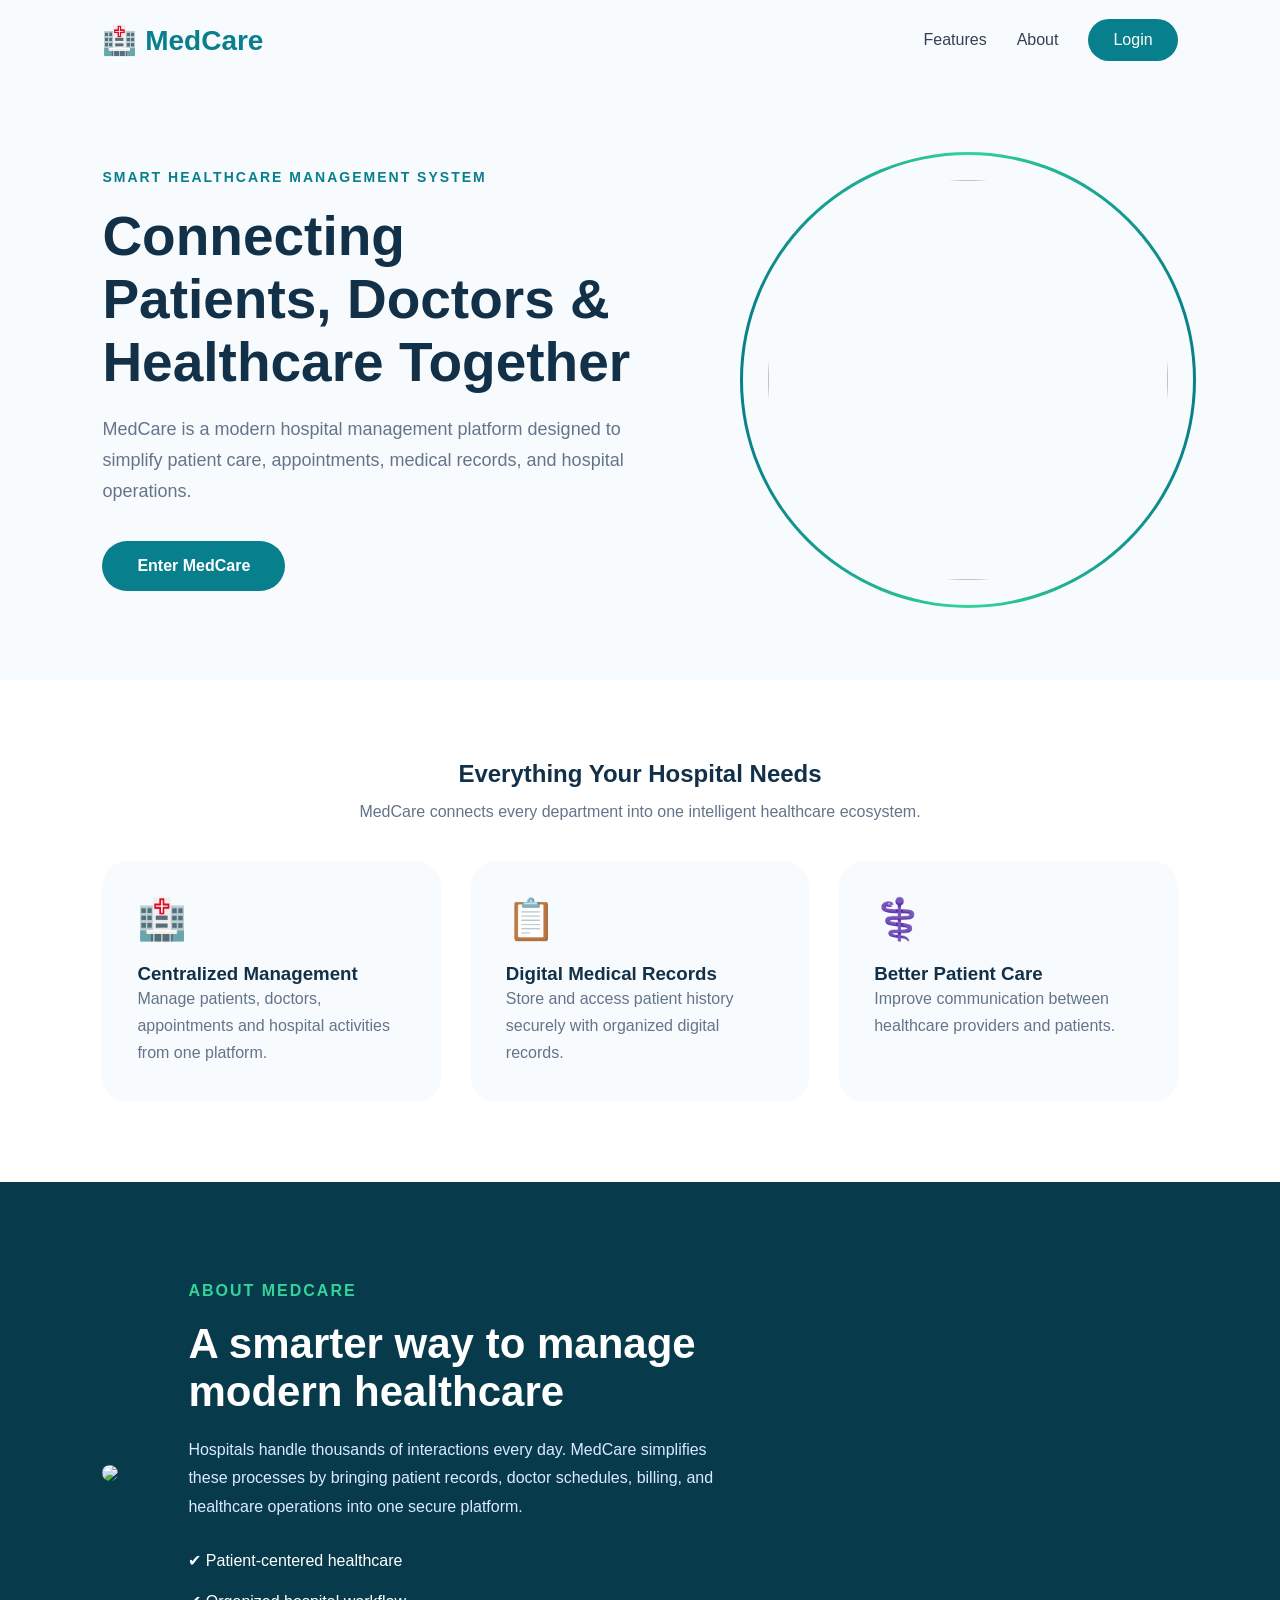
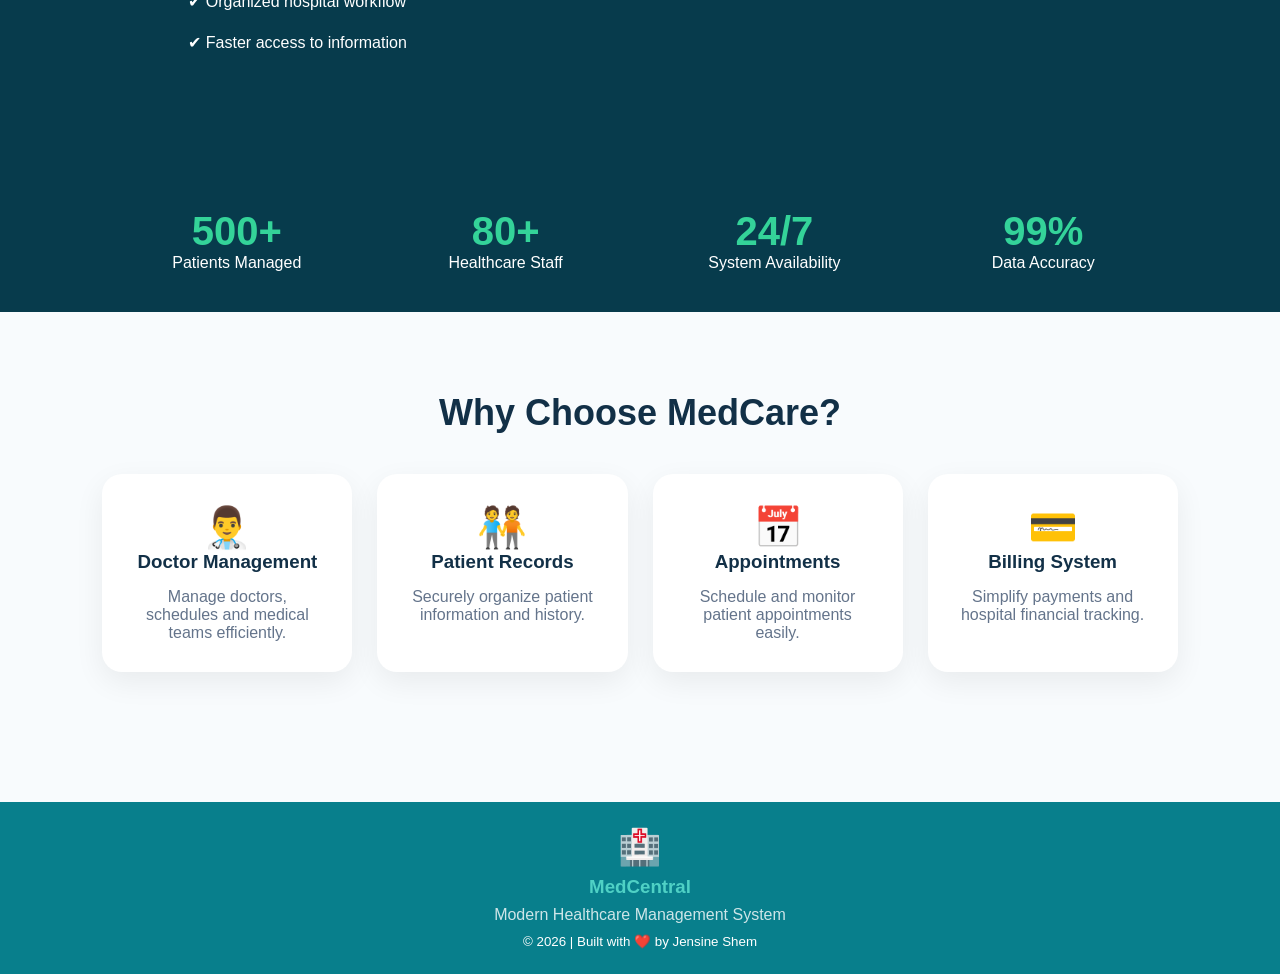
==== index.html @ 5cd8e660 "initialize" ====
<!DOCTYPE html>
<html lang="en">

<head>

<meta charset="UTF-8">
<meta name="viewport" content="width=device-width, initial-scale=1.0">

<title>MedCare | Smart Hospital Management</title>

<link rel="stylesheet" href="css/home.css">

</head>


<body>


<header>

<div class="logo">
🏥 MedCare
</div>


<nav>

<a href="#features">Features</a>
<a href="about.html">About</a>
<a href="login.html" class="login">
Login
</a>

</nav>

</header>





<section class="hero">


<div class="hero-text">


<p class="tag">
SMART HEALTHCARE MANAGEMENT SYSTEM
</p>


<h1>
Connecting Patients,
Doctors & Healthcare
Together
</h1>


<p class="description">

MedCare is a modern hospital management platform designed
to simplify patient care, appointments, medical records,
and hospital operations.

</p>



<a href="login.html" class="button">

Enter MedCare

</a>


</div>





<div class="hero-image">


<div class="circle">


<img src="https://images.unsplash.com/photo-1586773860418-d37222d8fce3?auto=format&fit=crop&w=700&q=80">


</div>




</div>



</section>

<section class="overview">

<h2>Everything Your Hospital Needs</h2>

<p class="section-intro">
MedCare connects every department into one intelligent healthcare ecosystem.
</p>


<div class="overview-cards">


<div class="overview-card">

<div class="icon">
🏥
</div>

<h3>
Centralized Management
</h3>

<p>
Manage patients, doctors, appointments and hospital activities from one platform.
</p>

</div>



<div class="overview-card">

<div class="icon">
📋
</div>

<h3>
Digital Medical Records
</h3>

<p>
Store and access patient history securely with organized digital records.
</p>

</div>




<div class="overview-card">

<div class="icon">
⚕️
</div>

<h3>
Better Patient Care
</h3>

<p>
Improve communication between healthcare providers and patients.
</p>

</div>



</div>

</section>


<section class="about-system">


<div class="about-image">

<img src="https://images.unsplash.com/photo-1576091160399-112ba8d25d1d?w=700">

</div>



<div class="about-text">

<span>
ABOUT MEDCARE
</span>


<h2>
A smarter way to manage modern healthcare
</h2>


<p>

Hospitals handle thousands of interactions every day.
MedCare simplifies these processes by bringing patient records,
doctor schedules, billing, and healthcare operations into one secure platform.

</p>


<div class="mini-points">

<p>✔ Patient-centered healthcare</p>
<p>✔ Organized hospital workflow</p>
<p>✔ Faster access to information</p>

</div>


</div>


</section>



<section class="stats">


<div>

<h2>500+</h2>
<p>Patients Managed</p>

</div>



<div>

<h2>80+</h2>
<p>Healthcare Staff</p>

</div>



<div>

<h2>24/7</h2>
<p>System Availability</p>

</div>



<div>

<h2>99%</h2>
<p>Data Accuracy</p>

</div>


</section>







<section id="features" class="features">


<h2>
Why Choose MedCare?
</h2>


<div class="cards">


<div class="card">

<span>👨‍⚕️</span>

<h3>
Doctor Management
</h3>

<p>
Manage doctors, schedules and medical teams efficiently.
</p>

</div>




<div class="card">

<span>🧑‍🤝‍🧑</span>

<h3>
Patient Records
</h3>

<p>
Securely organize patient information and history.
</p>

</div>





<div class="card">

<span>📅</span>

<h3>
Appointments
</h3>

<p>
Schedule and monitor patient appointments easily.
</p>

</div>





<div class="card">

<span>💳</span>

<h3>
Billing System
</h3>

<p>
Simplify payments and hospital financial tracking.
</p>

</div>



</div>


</section>

<footer class="footer">

    <div class="hospital-logo">
        🏥
    </div>

    <h3>
        MedCentral
    </h3>

    <p>
        Modern Healthcare Management System
    </p>

    <small>
        © 2026 | Built with ❤️ by Jensine Shem
    </small>

</footer>



<script src="css/js/home.js"></script>

</body>
</html>
---- css/home.css ----
*{

margin:0;
padding:0;
box-sizing:border-box;
font-family:"Segoe UI",sans-serif;

}


body{

background:#f8fbfd;
color:#123047;

}



header{

height:80px;
display:flex;
justify-content:space-between;
align-items:center;
padding:0 8%;

}



.logo{

font-size:28px;
font-weight:700;
color:#087f8c;

}



nav{

display:flex;
gap:30px;
align-items:center;

}


nav a{

text-decoration:none;
color:#334155;
font-weight:500;

}



.login{

background:#087f8c;
color:white!important;
padding:12px 25px;
border-radius:25px;

}






/* HERO */


.hero{

min-height:600px;
display:flex;
align-items:center;
justify-content:space-between;
padding:50px 8%;

}



.hero-text{

width:50%;

}



.tag{

color:#087f8c;
font-weight:bold;
letter-spacing:2px;
font-size:14px;

}



h1{

font-size:55px;
line-height:1.15;
margin:20px 0;

}



.description{

font-size:18px;
color:#64748b;
line-height:1.7;
max-width:550px;

}



.button{

display:inline-block;
margin-top:35px;
padding:16px 35px;
background:#087f8c;
color:white;
text-decoration:none;
border-radius:30px;
font-weight:bold;

}




.hero-image{

position:relative;

}



.circle img{

width:420px;
height:420px;
object-fit:cover;
border-radius:50%;

}



.floating-card{

position:absolute;
bottom:20px;
left:-40px;
background:white;
padding:20px;
border-radius:20px;
box-shadow:0 10px 30px #0002;

}





/* STATS */


.stats{

display:grid;
grid-template-columns:repeat(4,1fr);
background:#073b4c;
color:white;
padding:40px 8%;
text-align:center;

}


.stats h2{

font-size:40px;
color:#34d399;

}






/* FEATURES */


.features{

padding:80px 8%;
text-align:center;

}



.features h2{

font-size:36px;
margin-bottom:40px;

}



.cards{

display:grid;
grid-template-columns:repeat(4,1fr);
gap:25px;

}



.card{

background:white;
padding:30px;
border-radius:20px;
box-shadow:0 10px 30px #0001;

}



.card span{

font-size:40px;

}


.card p{

color:#64748b;
margin-top:15px;

}






/* CTA */


.cta{

background:#087f8c;
color:white;
padding:70px;
text-align:center;

}



.cta a{

display:inline-block;
margin-top:25px;
background:white;
color:#087f8c;
padding:15px 35px;
border-radius:30px;
text-decoration:none;

}



.footer{

background:#087f8c;
color:white;
text-align:center;
padding:25px;
margin-top:50px;

}


.hospital-logo{

font-size:35px;

}


.footer h3{

color:#4fd1c5;
margin:8px;

}


.footer p{

opacity:.8;

}


.footer small{

display:block;
margin-top:10px;

}
.circle{

position:relative;
width:420px;
height:420px;
display:flex;
align-items:center;
justify-content:center;

}



.circle::before{

content:"";
position:absolute;
width:450px;
height:450px;
border-radius:50%;

border:3px solid transparent;

background:
linear-gradient(#f8fbfd,#f8fbfd) padding-box,
linear-gradient(
90deg,
#087f8c,
#34d399,
#087f8c
)
border-box;


animation:ring 6s linear infinite;

}



.circle img{

position:relative;
z-index:2;

width:400px;
height:400px;

border-radius:50%;
object-fit:cover;

}


@keyframes ring{

0%{

transform:rotate(0deg);

}


100%{

transform:rotate(360deg);

}

}
.overview{

padding:80px 8%;
background:white;
text-align:center;

}



.section-intro{

color:#64748b;
margin:15px auto 40px;
max-width:600px;

}



.overview-cards{

display:grid;
grid-template-columns:repeat(3,1fr);
gap:30px;

}



.overview-card{

background:#f8fbfd;
padding:35px;

border-radius:25px;

text-align:left;

transition:.3s;

}



.overview-card:hover{

transform:translateY(-8px);

box-shadow:0 15px 35px #0002;

}



.icon{

font-size:40px;
margin-bottom:20px;

}



.overview-card p{

color:#64748b;
line-height:1.7;

}
.about-system{

display:flex;
align-items:center;
gap:70px;

padding:100px 8%;

background:#073b4c;

color:white;

}



.about-image img{

width:450px;

border-radius:30px;

}



.about-text{

max-width:550px;

}



.about-text span{

color:#34d399;
letter-spacing:2px;
font-weight:bold;

}



.about-text h2{

font-size:42px;
margin:20px 0;

}



.about-text p{

line-height:1.8;
color:#dbeafe;

}



.mini-points{

margin-top:25px;

}



.mini-points p{

margin:12px 0;

color:white;

}
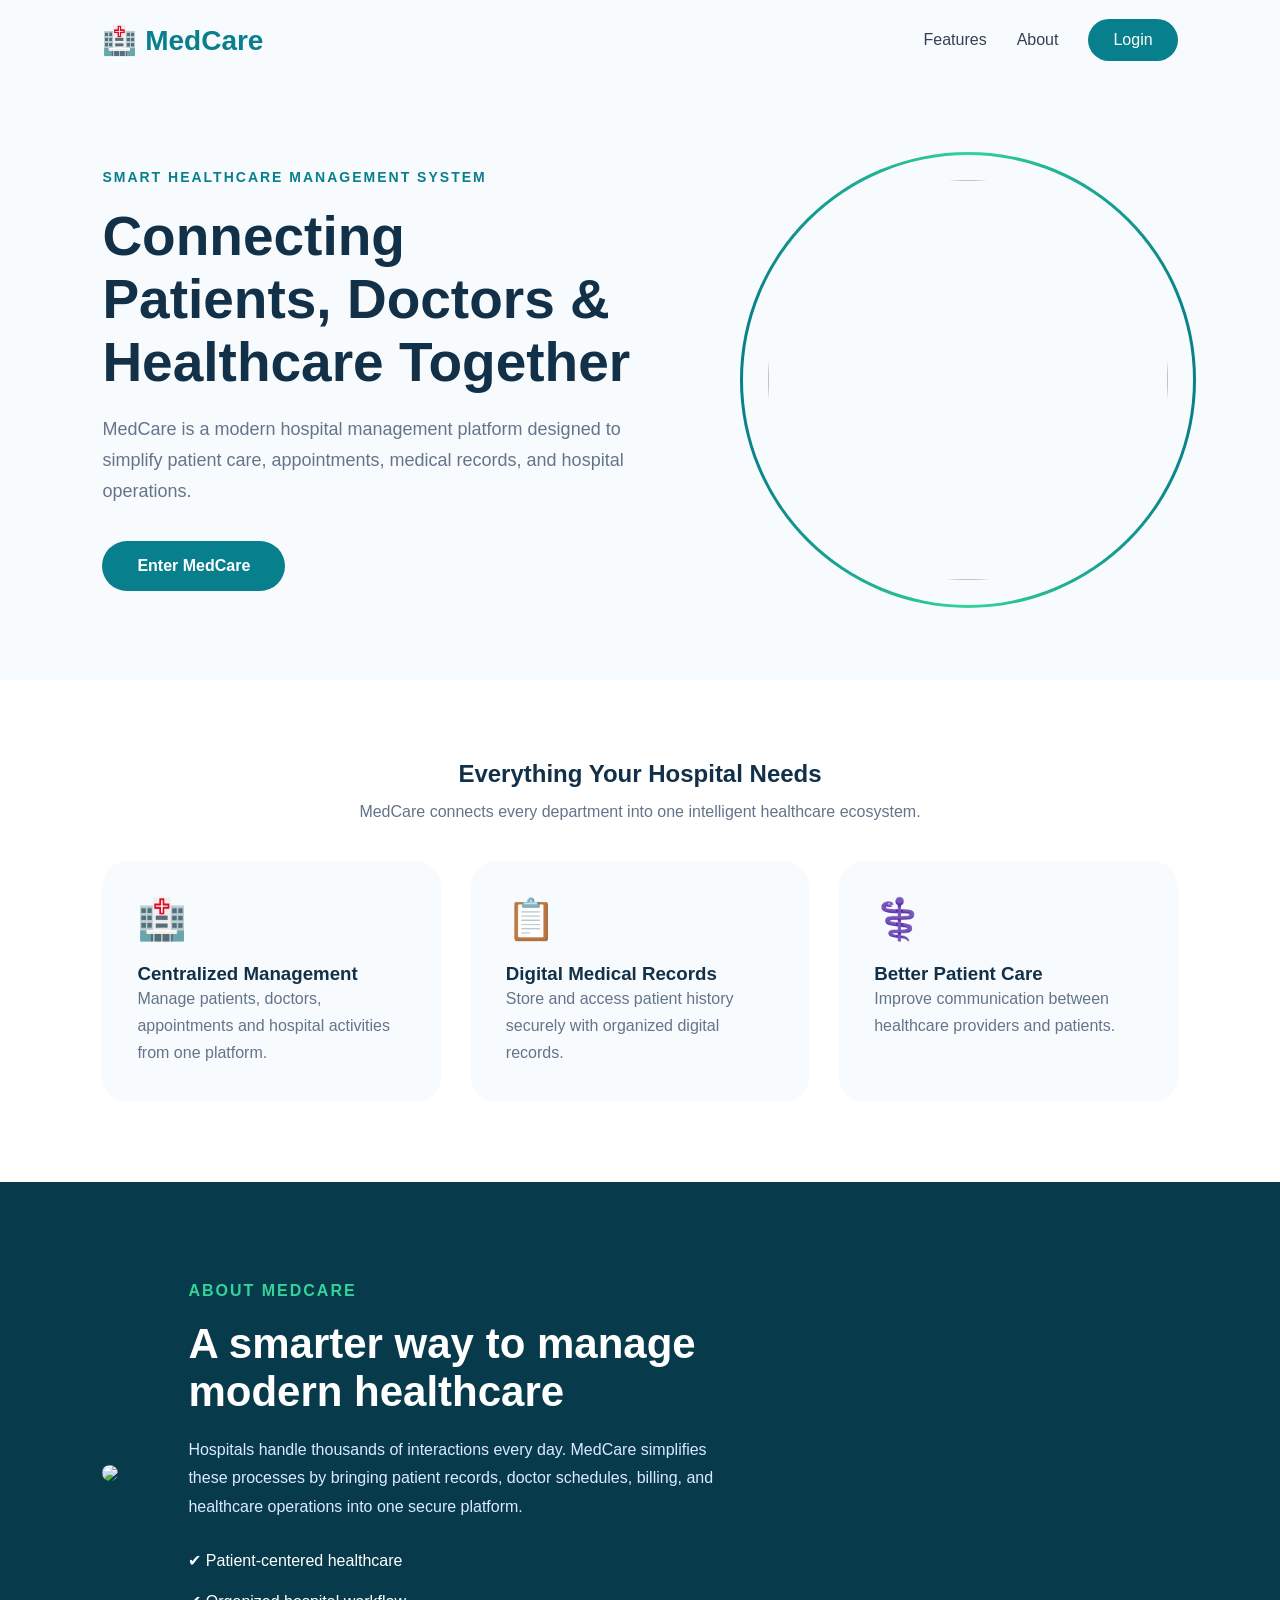
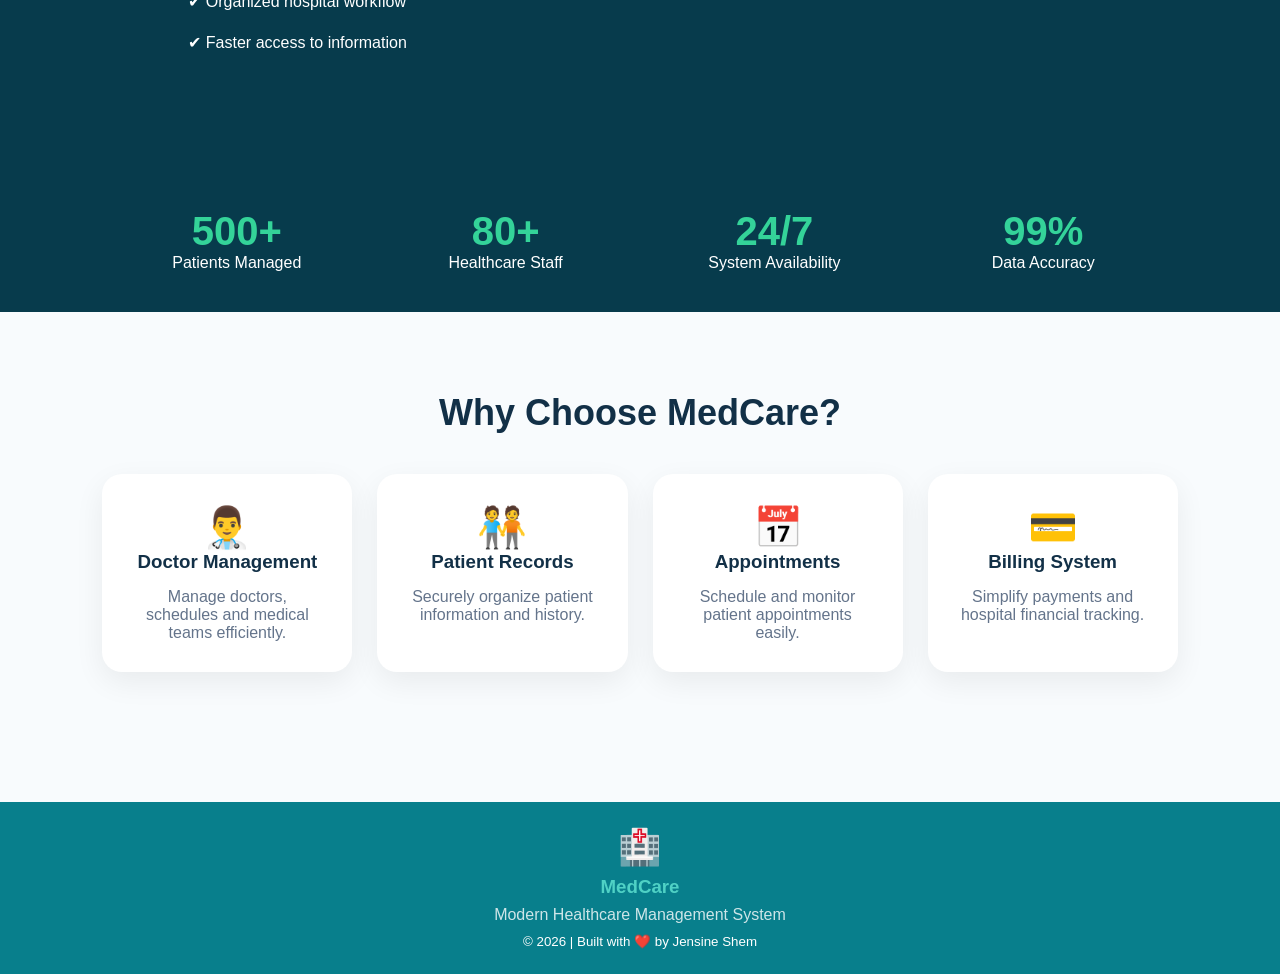
==== commit fd6b1bbb: "medcare" ====
--- a/index.html
+++ b/index.html
@@ -9,6 +9,7 @@
 <title>MedCare | Smart Hospital Management</title>
 
 <link rel="stylesheet" href="css/home.css">
+<link rel="icon" href="data:image/svg+xml,<svg xmlns='http://www.w3.org/2000/svg' viewBox='0 0 100 100'><text y='.9em' font-size='90'>🏥</text></svg>">
 
 </head>
 
@@ -358,7 +359,7 @@
     </div>
 
     <h3>
-        MedCentral
+        MedCare
     </h3>
 
     <p>
